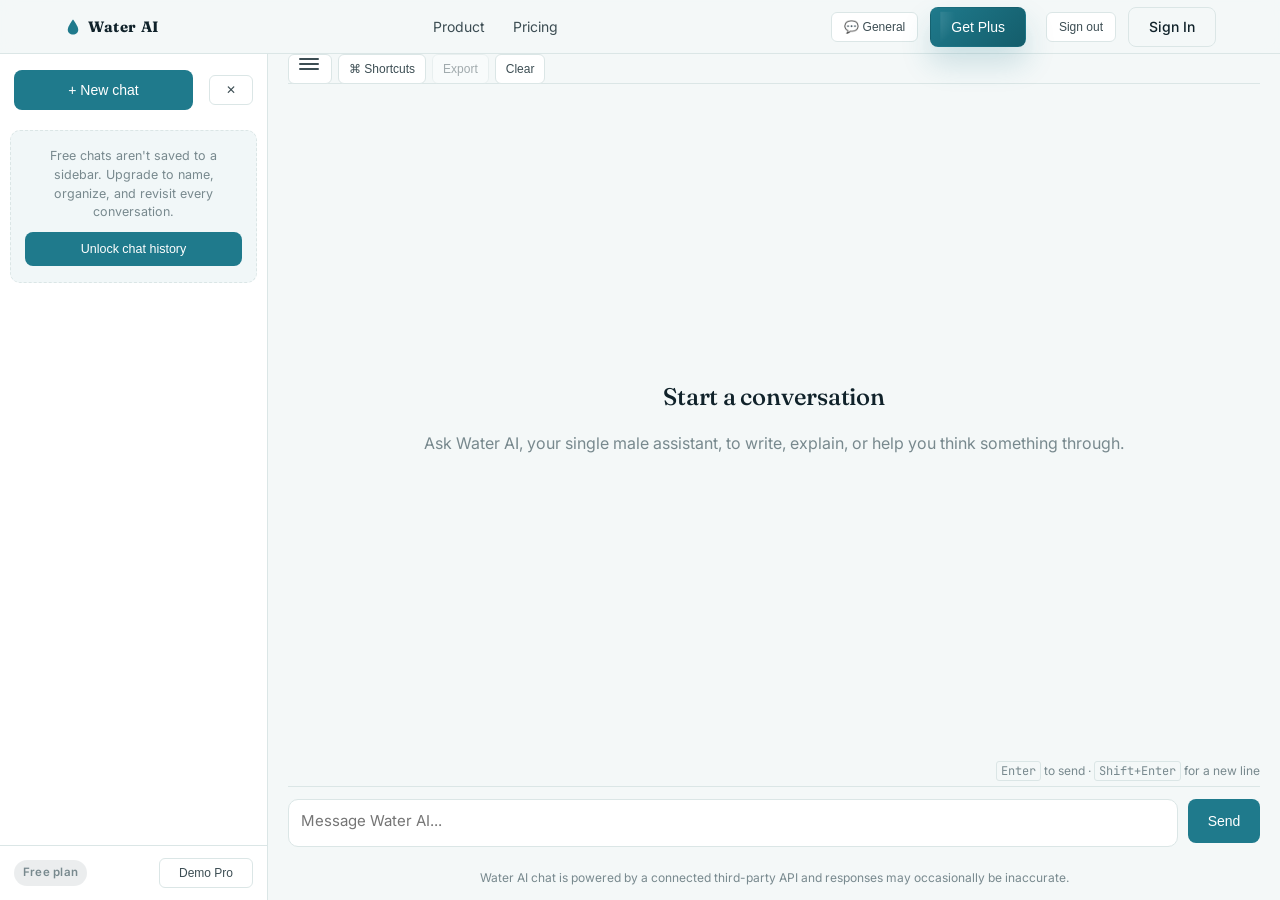
==== chat.html @ b54b4f0e "Add files via upload" ====
<!DOCTYPE html>
<html lang="en">
<head>
<meta charset="UTF-8">
<meta name="viewport" content="width=device-width, initial-scale=1.0">
<title>Chat — Water AI</title>
<meta name="description" content="Chat with Water AI, your intelligent assistant for writing, coding, and analysis.">
<meta name="robots" content="noindex, follow">
<link rel="canonical" href="https://www.waterai.app/chat.html">
<link rel="icon" href="favicon.ico" sizes="any">
<link rel="preconnect" href="https://fonts.googleapis.com">
<link href="https://fonts.googleapis.com/css2?family=Fraunces:wght@400;500;600&family=Inter:wght@400;500;600&family=JetBrains+Mono&display=swap" rel="stylesheet">
<link rel="stylesheet" href="styles.css">
<style>
  html, body { height: 100%; }
  body { display: flex; flex-direction: column; overflow: hidden; }
  .nav { flex-shrink: 0; }

  .app-shell { flex: 1; display: flex; min-height: 0; width: 100%; }

  /* ---------- Sidebar ---------- */
  .sidebar {
    width: 268px;
    flex-shrink: 0;
    background: var(--surface);
    border-right: 1px solid var(--border);
    display: flex;
    flex-direction: column;
    transition: margin-left 0.2s ease;
  }
  .sidebar.collapsed { margin-left: -268px; }
  .sidebar.open { margin-left: 0; }
  .sidebar-toggle-btn { display: inline-flex; }
  @media (min-width: 901px) {
    .sidebar.open + .chat-page .sidebar-toggle-btn { display: none; }
    .sidebar:not(.open) + .chat-page .sidebar-toggle-btn { display: inline-flex; }
  }
  .sidebar-head { padding: 16px 14px 10px; }
  .btn-block { width: 100%; }
  .sidebar-search { padding: 0 14px 10px; }
  .sidebar-search input {
    width: 100%; border: 1px solid var(--border); border-radius: 8px;
    padding: 8px 10px; font-size: 13px; font-family: inherit;
  }
  .sidebar-search input:focus { outline: none; border-color: var(--primary); }
  .chat-list { flex: 1; overflow-y: auto; padding: 0 8px; display: flex; flex-direction: column; gap: 2px; }
  .chat-list-item {
    display: flex; align-items: center; gap: 8px;
    padding: 9px 10px; border-radius: 8px; cursor: pointer;
    font-size: 13.5px; color: var(--body-text); position: relative;
  }
  .chat-list-item:hover { background: var(--canvas); }
  .chat-list-item.active { background: rgba(31,122,140,0.1); color: var(--ink); font-weight: 500; }
  .chat-list-item .name {
    flex: 1; overflow: hidden; text-overflow: ellipsis; white-space: nowrap;
  }
  .chat-list-item .name-input {
    flex: 1; border: 1px solid var(--primary); border-radius: 5px; padding: 2px 6px;
    font: inherit; font-size: 13.5px; width: 100%;
  }
  .chat-list-item .row-actions { display: none; gap: 2px; flex-shrink: 0; }
  .chat-list-item:hover .row-actions { display: flex; }
  .chat-list-item .row-actions button {
    border: none; background: transparent; cursor: pointer; color: var(--muted);
    padding: 2px 4px; border-radius: 4px; font-size: 12px; line-height: 1;
  }
  .chat-list-item .row-actions button:hover { color: var(--primary); background: rgba(31,122,140,0.12); }
  .chat-list-empty { color: var(--muted); font-size: 13px; padding: 16px 10px; text-align: center; }

  .sidebar-locked {
    margin: 10px; padding: 16px 14px; border-radius: 10px;
    background: rgba(31,122,140,0.06); border: 1px dashed var(--border);
    text-align: center;
  }
  .sidebar-locked p { font-size: 12.5px; color: var(--muted); margin: 0 0 10px; line-height: 1.5; }
  .sidebar-locked .btn { width: 100%; height: 34px; font-size: 12.5px; }

  .sidebar-foot { margin-top: auto; padding: 12px 14px; border-top: 1px solid var(--border); display: flex; align-items: center; justify-content: space-between; gap: 8px; }
  .sidebar-foot-actions { display: flex; align-items: center; gap: 8px; }
  .sidebar-foot-actions .btn { min-width: 136px; }
  .sidebar-foot-actions .demo-toggle { min-width: 94px; }
  .plan-badge { font-size: 11.5px; font-weight: 600; padding: 4px 9px; border-radius: 20px; letter-spacing: 0.02em; }
  .plan-badge.free { background: rgba(120,137,142,0.15); color: var(--muted); }
  .plan-badge.paid { background: rgba(31,122,140,0.14); color: var(--primary); }
  .demo-toggle { font-size: 11px; }

  /* ---------- Main chat column ---------- */
  .chat-page { flex: 1; display: flex; flex-direction: column; width: 100%; max-width: none; margin: 0 auto; padding: 0 20px; min-width: 0; }
  .chat-header { display: flex; align-items: center; justify-content: flex-start; padding: 0; border-bottom: 1px solid var(--border); gap: 8px; flex-wrap: nowrap; height: 30px; }
  .chat-header h3 { position: absolute; width: 1px; height: 1px; padding: 0; margin: -1px; overflow: hidden; clip: rect(0,0,0,0); white-space: nowrap; border: 0; }
  .chat-header .actions { display: flex; gap: 6px; align-items: center; flex-shrink: 0; justify-content: flex-start; width: auto; max-width: 100%; height: 30px; flex-wrap: nowrap; }
  .chat-header .actions .icon-btn { height: 30px; padding: 0 10px; }
  .chat-header .actions .mode-bar { display: flex; gap: 6px; align-items: center; height: 30px; }
  .chat-header .actions .mode-bar .mode-pill { margin: 0; }
  .icon-btn { border: 1px solid var(--border); background: var(--surface); border-radius: 6px; padding: 6px 12px; font-size: 12px; cursor: pointer; color: var(--body-text); height: 30px; line-height: 1; min-width: 44px; }
  .icon-btn:hover { border-color: var(--primary); color: var(--primary); }
  .icon-btn.retry { border-color: #e0a1a1; color: #b23b3b; }
  .icon-btn:disabled { opacity: 0.45; cursor: not-allowed; }
  .icon-btn:disabled:hover { border-color: var(--border); color: var(--body-text); }
  .sidebar-close-btn { margin-left: 8px; }
  .icon-btn { min-width: 44px; }

  .hamburger-icon {
    display: inline-flex;
    flex-direction: column;
    justify-content: center;
    gap: 3px;
    width: 20px;
    height: 18px;
  }
  .hamburger-icon span {
    display: block;
    width: 100%;
    height: 2px;
    background: currentColor;
    border-radius: 999px;
  }

  @media (min-width: 901px) {
    .sidebar.open + .chat-page .chat-header .sidebar-toggle-btn { display: none; }
    .sidebar:not(.open) + .chat-page .chat-header .sidebar-toggle-btn { display: inline-flex; }
  }

  /* persona / mode pills */
  .mode-bar { display: flex; gap: 6px; padding: 0; align-items: center; }
  .mode-pill {
    border: 1px solid var(--border); background: var(--surface); border-radius: 20px;
    padding: 0 12px; font-size: 12px; cursor: pointer; color: var(--body-text);
    display: flex; align-items: center; gap: 5px; height: 30px; min-height: 30px;
  }
  .mode-pill.active { background: var(--primary); border-color: var(--primary); color: #fff; }
  .mode-pill .lock { font-size: 10px; opacity: 0.7; }

  #messages { flex: 1; overflow-y: auto; padding: 24px 0; display: flex; flex-direction: column; gap: 16px; }
  .msg { display: flex; flex-direction: column; max-width: 75%; }
  .msg.user { align-self: flex-end; align-items: flex-end; }
  .msg.assistant { align-self: flex-start; align-items: flex-start; }
  .bubble { padding: 12px 16px; border-radius: 14px; font-size: 15px; line-height: 1.5; white-space: pre-wrap; position: relative; }
  .msg.user .bubble { background: var(--primary); color: #fff; border-bottom-right-radius: 4px; }
  .msg.assistant .bubble { background: var(--surface); border: 1px solid var(--border); color: var(--ink); border-bottom-left-radius: 4px; }
  .msg.error .bubble { border-color: #e0a1a1; color: #b23b3b; background: #fdf1f1; }
  .msg.pinned .bubble { border-color: var(--accent); box-shadow: 0 0 0 1px var(--accent) inset; }

  /* ---------- Rendered Markdown (assistant replies) ---------- */
  .bubble.md-content { white-space: normal; }
  .md-content p { margin: 0 0 10px; }
  .md-content p:last-child { margin-bottom: 0; }
  .md-content h3.md-h, .md-content h4.md-h, .md-content h5.md-h, .md-content h6.md-h {
    margin: 14px 0 8px; font-size: 16px; line-height: 1.3; font-family: 'Fraunces', serif; color: var(--ink);
  }
  .md-content h3.md-h:first-child, .md-content h4.md-h:first-child { margin-top: 0; }
  .md-content ul, .md-content ol { margin: 0 0 10px; padding-left: 22px; }
  .md-content li { margin-bottom: 4px; }
  .md-content li:last-child { margin-bottom: 0; }
  .md-content code { font-family: 'JetBrains Mono', monospace; background: rgba(31,122,140,0.09); padding: 1px 5px; border-radius: 4px; font-size: 0.88em; }
  .md-content pre { background: #0b2229; color: #b9d8dc; padding: 12px 14px; border-radius: 8px; overflow-x: auto; margin: 10px 0; }
  .md-content pre:first-child { margin-top: 0; }
  .md-content pre:last-child { margin-bottom: 0; }
  .md-content pre code { background: none; padding: 0; color: inherit; font-size: 13px; line-height: 1.55; }
  .md-content blockquote { margin: 10px 0; padding: 2px 14px; border-left: 3px solid var(--accent); color: var(--muted); }
  .md-content a { color: var(--primary); text-decoration: underline; text-underline-offset: 2px; }
  .md-content hr { border: none; border-top: 1px solid var(--border); margin: 14px 0; }
  .md-content table { border-collapse: collapse; width: 100%; margin: 10px 0; font-size: 13.5px; }
  .md-content th, .md-content td { border: 1px solid var(--border); padding: 6px 10px; text-align: left; }
  .md-content th { background: rgba(31,122,140,0.07); font-weight: 600; }
  .md-content strong { font-weight: 600; color: var(--ink); }
  .md-content del { opacity: 0.65; }
  .pin-flag { font-size: 10.5px; color: var(--primary); font-weight: 600; margin-bottom: 3px; letter-spacing: 0.02em; }
  .msg-actions { margin-top: 4px; display: flex; gap: 6px; }
  .msg-actions .icon-btn { padding: 4px 9px; font-size: 11px; }

  .loading .bubble { display: flex; gap: 4px; padding: 14px 16px; }
  .dot { width: 6px; height: 6px; border-radius: 50%; background: var(--muted); animation: blink 1.2s infinite; }
  .dot:nth-child(2) { animation-delay: 0.2s; }
  .dot:nth-child(3) { animation-delay: 0.4s; }
  @keyframes blink { 0%, 80%, 100% { opacity: 0.2; } 40% { opacity: 1; } }

  .empty-state { margin: auto; text-align: center; color: var(--muted); }
  .empty-state h2 { color: var(--ink); font-size: 24px; margin-bottom: 8px; }

  #chat-form {
    display: flex;
    align-items: stretch;
    justify-content: space-between;
    gap: 10px;
    padding: 12px 0 10px;
    border-top: 1px solid var(--border);
    flex-wrap: wrap;
    width: 100%;
    max-width: 100%;
    margin: 0 auto;
  }
  #chat-input {
    flex: 1 1 auto;
    min-width: 0;
    border: 1px solid var(--border);
    border-radius: 10px;
    padding: 10px 12px;
    font-size: 15px;
    font-family: inherit;
    resize: none;
    min-height: 48px;
    max-height: 160px;
    line-height: 1.4;
  }
  #chat-input:focus { outline: none; border-color: var(--primary); }
  #chat-form .btn {
    width: auto;
    min-width: 72px;
    height: 44px;
    padding: 0 16px;
    white-space: nowrap;
    flex-shrink: 0;
  }
  .input-hint {
    font-size: 12px;
    color: var(--muted);
    text-align: right;
    margin: -4px 0 6px;
  }
  .input-hint kbd { font-family: 'JetBrains Mono', monospace; background: var(--canvas); border: 1px solid var(--border); border-radius: 3px; padding: 1px 4px; }

  @media (max-width: 1100px) {
    .nav .container { flex-wrap: wrap; gap: 12px; }
    .nav-actions { width: 100%; display: flex; justify-content: flex-end; }
    .chat-page { padding: 0 14px; }
  }

  @media (max-width: 900px) {
    body { overflow-x: hidden; }
    .app-shell { flex-direction: column; min-height: calc(100vh - 54px); }
    .sidebar {
      position: fixed;
      top: 54px;
      bottom: 0;
      left: 0;
      width: 100%;
      max-width: 100%;
      z-index: 60;
      transform: translateX(-100%);
      margin-left: 0;
      box-shadow: 12px 0 24px rgba(15,48,56,0.15);
    }
    .sidebar.open { transform: translateX(0); }
    .sidebar.collapsed { transform: translateX(-100%); }
    .chat-page { width: 100%; margin-left: 0; padding: 0 14px 14px; }
    .chat-header { flex-wrap: wrap; justify-content: space-between; gap: 8px; }
    .chat-header .actions { flex-wrap: wrap; width: 100%; justify-content: flex-start; }
    .sidebar-foot { position: sticky; bottom: 0; background: var(--surface); }
    .sidebar-foot-actions { width: 100%; justify-content: flex-end; flex-wrap: wrap; }
    .sidebar-foot-actions .btn,
    .sidebar-foot-actions .demo-toggle { width: 100%; }
    .sidebar-foot-actions { gap: 8px; }
  }

  @media (max-width: 640px) {
    .sidebar { width: 100%; max-width: 100%; }
    .sidebar-foot-actions { flex-direction: column; align-items: stretch; }
    .sidebar-foot-actions .btn,
    .sidebar-foot-actions .demo-toggle { width: 100%; }
    #chat-form { gap: 8px; }
  }

  /* ---------- Toast ---------- */
  #toast {
    position: fixed; bottom: 24px; left: 50%; transform: translateX(-50%) translateY(20px);
    background: var(--deep); color: var(--canvas); padding: 10px 18px; border-radius: 8px;
    font-size: 13px; opacity: 0; pointer-events: none; transition: all 0.25s ease; z-index: 200;
  }
  #toast.show { opacity: 1; transform: translateX(-50%) translateY(0); }

  /* ---------- Modal ---------- */
  .modal-overlay {
    position: fixed; inset: 0; background: rgba(15,48,56,0.45); backdrop-filter: blur(2px);
    display: none; align-items: center; justify-content: center; z-index: 100; padding: 20px;
  }
  .modal-overlay.show { display: flex; }
  .modal { background: var(--surface); border-radius: 16px; max-width: 480px; width: 100%; padding: 32px; position: relative; max-height: 86vh; overflow-y: auto; }
  .modal.modal-wide { max-width: 620px; }
  .modal-close { position: absolute; top: 16px; right: 16px; border: none; background: transparent; font-size: 18px; cursor: pointer; color: var(--muted); }
  .modal-close:hover { color: var(--ink); }
  .modal .eyebrow { display: block; }
  .modal h2 { font-size: 24px; margin-bottom: 6px; }
  .modal p.sub { color: var(--muted); font-size: 14px; margin-bottom: 24px; }

  .feature-highlight-grid { display: grid; grid-template-columns: 1fr 1fr; gap: 14px; margin-bottom: 22px; }
  .feature-highlight {
    border: 1px solid var(--border); border-radius: 10px; padding: 16px;
  }
  .feature-highlight h4 { font-size: 14.5px; margin: 0 0 6px; font-family: 'Inter', sans-serif; font-weight: 600; color: var(--ink); }
  .feature-highlight p { font-size: 12.5px; color: var(--muted); margin: 0; line-height: 1.5; }

  .feature-list { list-style: none; padding: 0; margin: 0 0 24px; display: grid; grid-template-columns: 1fr 1fr; gap: 10px 16px; }
  .feature-list li { font-size: 13px; color: var(--body-text); display: flex; gap: 8px; align-items: flex-start; }
  .feature-list li .check { color: var(--success); flex-shrink: 0; }

  .modal-actions { display: flex; gap: 10px; }
  .modal-actions .btn { flex: 1; }

  .shortcuts-table { width: 100%; border-collapse: collapse; margin-bottom: 4px; }
  .shortcuts-table td { padding: 9px 0; border-bottom: 1px solid var(--border); font-size: 13.5px; }
  .shortcuts-table td:last-child { text-align: right; }
  .shortcuts-table kbd {
    font-family: 'JetBrains Mono', monospace; background: var(--canvas); border: 1px solid var(--border);
    border-radius: 5px; padding: 3px 7px; font-size: 12px;
  }

  @media (max-width: 1100px) {
    .chat-page { padding: 0 14px; }
    .chat-header { gap: 8px; }
    .chat-header .actions { width: auto; justify-content: flex-start; flex-wrap: wrap; gap: 8px; }
    .chat-header .title-wrap { flex: 1 1 100%; }
  }

  @media (max-width: 720px) {
    .sidebar { position: fixed; top: 64px; bottom: 0; left: 0; z-index: 60; width: 100%; max-width: 320px; margin-left: -100%; box-shadow: 0 0 0 rgba(0,0,0,0); }
    .sidebar.open { margin-left: 0; box-shadow: 12px 0 24px rgba(15,48,56,0.15); }
    .sidebar:not(.open) { margin-left: -100%; }
    .sidebar-toggle-btn { display: inline-flex; }
    .chat-page { padding: 0 14px; }
    .chat-page > #messages { padding: 18px 0; }
    .feature-highlight-grid, .feature-list { grid-template-columns: 1fr; }
  }
</style>
</head>
<body>

<nav class="nav">
  <div class="container">
    <a href="index.html" class="brand">
      <svg viewBox="0 0 24 24" fill="none" xmlns="http://www.w3.org/2000/svg">
        <path d="M12 2C12 2 5 11 5 15.5C5 19.09 8.13 22 12 22C15.87 22 19 19.09 19 15.5C19 11 12 2 12 2Z" fill="#1F7A8C"/>
      </svg>
      Water AI
    </a>
    <div class="nav-links">
      <a href="index.html#features">Product</a>
      <a href="index.html#pricing">Pricing</a>
    </div>
    <div class="nav-actions">
      <button class="icon-btn mode-menu-btn" id="mode-menu-btn" type="button" aria-haspopup="true" aria-expanded="false" title="Open mode menu">Mode</button>
      <div class="mode-menu" id="mode-menu" hidden>
        <button class="mode-menu-item" data-mode="general" data-icon="💬" type="button">General</button>
        <button class="mode-menu-item" data-mode="writing" data-icon="✍️" type="button">Writing</button>
        <button class="mode-menu-item" data-mode="code" data-icon="⌘" type="button">Code</button>
      </div>
      <button class="btn btn-primary btn-plus" id="account-status-btn" type="button">Get Plus</button>
      <span id="auth-chip" class="auth-chip" hidden>
        <span id="auth-chip-email"></span>
        <button type="button" id="auth-signout-btn" class="icon-btn">Sign out</button>
      </span>
      <a href="login/login.html" class="btn btn-ghost" id="auth-signin-link">Sign In</a>
    </div>
  </div>
</nav>

<div class="app-shell">
  <aside class="sidebar" id="sidebar" role="navigation" aria-label="Chat sidebar">
    <div class="sidebar-head">
      <div style="display:flex; align-items:center; gap:8px;">
        <button class="btn btn-primary btn-block" id="new-chat-btn">+ New chat</button>
        <button class="icon-btn sidebar-close-btn" id="sidebar-close-btn" title="Close sidebar" aria-controls="sidebar" aria-label="Close sidebar">✕</button>
      </div>
    </div>

    <div id="paid-sidebar-body" style="display:none; flex:1; min-height:0; display:flex; flex-direction:column;">
      <div class="sidebar-search">
        <input type="text" id="chat-search" placeholder="Search chats...">
      </div>
      <div class="chat-list" id="chat-list"></div>
    </div>

    <div id="free-sidebar-body" style="display:none; flex:1; min-height:0; display:flex; flex-direction:column; justify-content: center;">
      <div class="sidebar-locked">
        <p>Free chats aren't saved to a sidebar. Upgrade to name, organize, and revisit every conversation.</p>
        <button class="btn btn-primary" id="sidebar-upgrade-btn">Unlock chat history</button>
      </div>
    </div>

    <div class="sidebar-foot">
      <span class="plan-badge" id="plan-badge">Free plan</span>
      <div class="sidebar-foot-actions">
        <button class="icon-btn demo-toggle" id="demo-toggle-btn" title="Demo control — switches between the free and paid experience for testing">Demo Pro</button>
      </div>
    </div>
  </aside>

  <div class="chat-page">
    <div class="chat-header">
      <div class="actions">
        <button class="icon-btn sidebar-toggle-btn" id="sidebar-toggle-btn" title="Open sidebar" aria-controls="sidebar" aria-expanded="false">
          <span class="hamburger-icon" aria-hidden="true">
            <span></span>
            <span></span>
            <span></span>
          </span>
        </button>
        <button class="icon-btn" id="shortcuts-btn" title="Keyboard shortcuts">⌘ Shortcuts</button>
        <button class="icon-btn" id="export-btn" title="Export this chat">Export</button>
        <button class="icon-btn" id="clear-btn">Clear</button>
        <div class="mode-bar" id="mode-bar" style="display:none;">
          <button class="mode-pill active" data-mode="general">General</button>
          <button class="mode-pill" data-mode="writing">✍️ Writing</button>
          <button class="mode-pill" data-mode="code">⌘ Code</button>
        </div>
      </div>
      <h3 id="chat-title" class="screen-reader-only">Conversation</h3>
    </div>

    <div id="messages"></div>

    <p class="input-hint" id="input-hint"><kbd>Enter</kbd> to send · <kbd>Shift+Enter</kbd> for a new line</p>
    <form id="chat-form">
      <textarea id="chat-input" placeholder="Message Water AI..." rows="1"></textarea>
      <button type="submit" class="btn btn-primary">Send</button>
    </form>
    <p class="disclosure">Water AI chat is powered by a connected third-party API and responses may occasionally be inaccurate.</p>
  </div>
</div>

<!-- Upgrade popup shown to free users every 2 replies -->
<div class="modal-overlay" id="upgrade-modal">
  <div class="modal modal-wide">
    <button class="modal-close" data-close="upgrade-modal">✕</button>
    <span class="eyebrow">Water AI Pro</span>
    <h2>You're on the free plan</h2>
    <p class="sub">Upgrade for unlimited saved chats, pinned messages, and dedicated writing &amp; code modes.</p>

    <div class="feature-highlight-grid">
      <div class="feature-highlight">
        <h4>Write with confidence</h4>
        <p>Draft, edit, and refine writing that sounds like you, faster.</p>
      </div>
      <div class="feature-highlight">
        <h4>Build faster</h4>
        <p>Generate code, debug problems, and automate repetitive work.</p>
      </div>
    </div>

    <ul class="feature-list">
      <li><span class="check">✓</span> Unlimited named chats in a sidebar</li>
      <li><span class="check">✓</span> Rename, search &amp; organize chats</li>
      <li><span class="check">✓</span> Pin your most important messages</li>
      <li><span class="check">✓</span> One-click share for any reply</li>
      <li><span class="check">✓</span> Export full conversations</li>
      <li><span class="check">✓</span> Full keyboard shortcut set</li>
      <li><span class="check">✓</span> Writing &amp; Code assistant modes</li>
      <li><span class="check">✓</span> No upgrade interruptions</li>
      <li><span class="check">✓</span> Priority response speed</li>
      <li><span class="check">✓</span> Longer, more detailed replies</li>
    </ul>

    <div class="modal-actions">
      <button class="btn btn-ghost" data-close="upgrade-modal">Maybe later</button>
      <button class="btn btn-primary" id="upgrade-confirm-btn">Upgrade to Pro</button>
    </div>
  </div>
</div>

<!-- Shortcuts reference -->
<div class="modal-overlay" id="shortcuts-modal">
  <div class="modal">
    <button class="modal-close" data-close="shortcuts-modal">✕</button>
    <span class="eyebrow">Reference</span>
    <h2>Keyboard shortcuts</h2>
    <p class="sub">Move through Water AI without leaving your keyboard.</p>
    <table class="shortcuts-table">
      <tr><td>Send message</td><td><kbd>Enter</kbd></td></tr>
      <tr><td>New line in message</td><td><kbd>Shift</kbd>+<kbd>Enter</kbd></td></tr>
      <tr><td>New chat</td><td><kbd>Ctrl</kbd>/<kbd>⌘</kbd>+<kbd>K</kbd></td></tr>
      <tr><td>Focus message box</td><td><kbd>/</kbd></td></tr>
      <tr><td>Toggle sidebar</td><td><kbd>Ctrl</kbd>/<kbd>⌘</kbd>+<kbd>B</kbd></td></tr>
      <tr><td>Search chats <span style="color:var(--muted); font-weight:400;">(Pro)</span></td><td><kbd>Ctrl</kbd>/<kbd>⌘</kbd>+<kbd>F</kbd></td></tr>
      <tr><td>Show shortcuts</td><td><kbd>?</kbd></td></tr>
      <tr><td>Close a dialog</td><td><kbd>Esc</kbd></td></tr>
    </table>
  </div>
</div>

<!-- Simple confirm modal for delete -->
<div class="modal-overlay" id="confirm-modal">
  <div class="modal" style="max-width:380px;">
    <button class="modal-close" data-close="confirm-modal">✕</button>
    <h2 id="confirm-title" style="font-size:19px;">Delete this chat?</h2>
    <p class="sub" id="confirm-body" style="margin-bottom:20px;">This can't be undone.</p>
    <div class="modal-actions">
      <button class="btn btn-ghost" data-close="confirm-modal">Cancel</button>
      <button class="btn btn-primary" id="confirm-action-btn" style="background:#b23b3b;">Delete</button>
    </div>
  </div>
</div>

<div id="toast"></div>

<script type="module" src="auth-state.js"></script>
<script src="chat.js?v=2"></script>
</body>
</html>
---- styles.css ----
:root {
  --canvas: #f4f8f8;
  --surface: #ffffff;
  --ink: #10222a;
  --body-text: #3c4d53;
  --muted: #78898e;
  --border: #dbe6e6;
  --deep: #0f3038;
  --deep-elevated: #163b44;
  --primary: #1f7a8c;
  --primary-hover: #16606f;
  --accent: #4fb3bf;
  --success: #3fa66a;
  --radius: 12px;
  --max-width: 1200px;
}

* { box-sizing: border-box; }
html { scroll-behavior: smooth; }
body {
  margin: 0;
  background: var(--canvas);
  color: var(--body-text);
  font-family: 'Inter', -apple-system, BlinkMacSystemFont, sans-serif;
  font-weight: 400;
  line-height: 1.55;
  -webkit-font-smoothing: antialiased;
}

h1, h2, h3, h4 {
  font-family: 'Fraunces', Georgia, serif;
  color: var(-link);
  font-weight: 500;
  letter-spacing: -0.01em;
  margin: 0 0 16px;
}

a { color: inherit; text-decoration: none; }
img { max-width: 100%; display: block; }

.container {
  max-width: var(--max-width);
  margin: 0 auto;
  padding: 0 24px;
}

/* Nav */
.nav {
  position: sticky;
  top: 0;
  z-index: 50;
  width: 100%;
  height: 54px;
  margin: 0;
  background: rgba(244, 248, 248, 0.92);
  backdrop-filter: blur(8px);
  border-bottom: 1px solid var(--border);
  display: flex;
  align-items: center;
}
.nav .container {
  display: flex;
  align-items: center;
  justify-content: space-between;
  width: 100%;
  gap: 12px;
  flex-wrap: nowrap;
}
.brand {
  display: flex;
  align-items: center;
  gap: 6px;
  font-family: 'Fraunces', serif;
  font-size: 15px;
  line-height: 1.2;
  font-weight: 700;
  letter-spacing: 0.04em;
  color: var(--ink);
}
.brand svg { width: 18px; height: 18px; }
.nav-links {
  display: flex;
  gap: 28px;
  font-size: 14px;
  color: var(--body-text);
}
.nav-links a:hover { color: var(--primary); }
.nav-actions {
  display: flex;
  align-items: center;
  gap: 12px;
  justify-content: flex-end;
  min-width: 0;
  position: relative;
}
.btn {
  display: inline-flex;
  align-items: center;
  justify-content: center;
  height: 40px;
  padding: 0 20px;
  border-radius: 8px;
  font-size: 14px;
  font-weight: 500;
  border: 1px solid transparent;
  cursor: pointer;
  transition: background 0.2s ease, transform 0.15s ease, border-color 0.2s ease;
}
.mode-menu-btn {
  min-width: 78px;
}
.mode-menu {
  position: absolute;
  top: calc(100% + 10px);
  right: 0;
  width: min(220px, 100vw);
  background: var(--surface);
  border: 1px solid var(--border);
  border-radius: 14px;
  box-shadow: 0 18px 40px rgba(15, 48, 56, 0.15);
  z-index: 80;
  display: flex;
  flex-direction: column;
  gap: 0;
}
.mode-menu[hidden] {
  display: none;
}
.mode-menu-item {
  display: flex;
  align-items: center;
  justify-content: space-between;
  width: 100%;
  border: none;
  background: transparent;
  text-align: left;
  padding: 12px 16px;
  color: var(--body-text);
  font-size: 14px;
  line-height: 1.4;
  cursor: pointer;
}
.mode-menu-item::before {
  content: attr(data-icon);
  display: inline-flex;
  align-items: center;
  justify-content: center;
  width: 26px;
  margin-right: 10px;
  font-size: 16px;
}
.mode-menu-item::after {
  content: "";
  color: var(--primary);
  font-weight: 700;
}
.mode-menu-item.selected::after {
  content: "✓";
  opacity: 1;
}
.mode-menu-item:hover:not(:disabled) {
  background: rgba(31, 122, 140, 0.08);
}
.mode-menu-item:disabled {
  color: var(--muted);
  cursor: not-allowed;
  filter: grayscale(0.65);
}
.chat-header .mode-bar {
  display: none !important;
}
@media (max-width: 720px) {
  .nav-actions {
    display: none;
  }
}
.btn:hover { transform: translateY(-1px); }
.btn-primary { background: var(--primary); color: #fff; }
.btn-primary:hover { background: var(--primary-hover); }
.btn-plus {
  background: linear-gradient(135deg, #1f7a8c, #145d6b);
  color: #fff;
  border-color: transparent;
  box-shadow: 0 16px 30px rgba(31, 122, 140, 0.2);
  position: relative;
  overflow: hidden;
  transition: transform 0.25s ease, box-shadow 0.25s ease, background 0.25s ease;
}
.btn-plus::before {
  content: "";
  position: absolute;
  inset: 0;
  background: radial-gradient(circle at -20% 20%, rgba(255,255,255,0.32), transparent 32%);
  opacity: 0.6;
  pointer-events: none;
  transform: scale(0.8);
  transition: transform 0.35s ease;
}
.btn-plus::after {
  content: "";
  position: absolute;
  inset: 0;
  background: linear-gradient(90deg, rgba(255,255,255,0.12), rgba(255,255,255,0) 75%);
  opacity: 0;
  pointer-events: none;
  transition: opacity 0.35s ease, transform 0.35s ease;
}
.btn-plus:hover {
  transform: translateY(-1px) scale(1.02);
}
.btn-plus:hover::before { transform: scale(1); }
.btn-plus:hover::after { opacity: 1; transform: translateX(6px); }
.btn-plus.pro {
  background: linear-gradient(135deg, #f5b335, #c88311);
  box-shadow: 0 16px 30px rgba(245, 179, 53, 0.25);
}
.btn-plus.pro::before { background: radial-gradient(circle at -20% 20%, rgba(255,255,255,0.4), transparent 32%); }
.btn-plus.pro:hover { transform: translateY(-1px) scale(1.02); }

.account-history {
  display: grid;
  gap: 18px;
}
.history-summary {
  display: grid;
  grid-template-columns: repeat(3, minmax(100px, 1fr));
  gap: 12px;
}
.history-card {
  background: rgba(31,122,140,0.06);
  border: 1px solid rgba(31,122,140,0.14);
  border-radius: 14px;
  padding: 14px;
}
.history-card h4 {
  margin: 0 0 6px;
  font-size: 13px;
  color: var(--muted);
}
.history-card strong {
  display: block;
  font-size: 18px;
  margin-top: 4px;
}
.history-list {
  display: grid;
  gap: 12px;
}
.history-item {
  border: 1px solid var(--border);
  border-radius: 12px;
  padding: 14px;
  display: flex;
  align-items: center;
  justify-content: space-between;
  gap: 12px;
}
.history-item-info {
  min-width: 0;
}
.history-item-title {
  font-size: 14px;
  font-weight: 600;
  margin: 0 0 4px;
}
.history-item-meta {
  font-size: 13px;
  color: var(--muted);
  display: flex;
  gap: 12px;
  flex-wrap: wrap;
}
.history-item button {
  min-width: 92px;
}
.btn-ghost { background: transparent; color: var(--ink); border-color: var(--border); }
.btn-ghost:hover { border-color: var(--primary); }
.btn-dark { background: var(--deep); color: var(--canvas); }
.btn-dark:hover { background: var(--deep-elevated); }

/* Hero */
.hero {
  padding: 96px 0 64px;
}
.hero .grid {
  display: grid;
  grid-template-columns: 1fr 1fr;
  gap: 48px;
  align-items: center;
}
.eyebrow {
  display: inline-block;
  font-size: 13px;
  letter-spacing: 0.06em;
  text-transform: uppercase;
  color: var(--primary);
  margin-bottom: 16px;
  font-weight: 600;
}
.hero h1 { font-size: 56px; line-height: 1.08; margin-bottom: 20px; }
.hero p.lead { font-size: 18px; color: var(--body-text); margin-bottom: 32px; max-width: 480px; }
.hero-actions { display: flex; gap: 12px; }

.mockup {
  background: var(--deep);
  border-radius: 16px;
  padding: 20px;
  box-shadow: 0 24px 60px rgba(16, 48, 56, 0.25);
}
.mockup-bar { display: flex; gap: 6px; margin-bottom: 14px; }
.mockup-dot { width: 10px; height: 10px; border-radius: 50%; background: rgba(255,255,255,0.15); }
.mockup-msg { border-radius: 10px; padding: 12px 14px; margin-bottom: 10px; font-size: 13px; }
.mockup-msg.user { background: rgba(255,255,255,0.08); color: #cfe3e6; margin-left: 40px; }
.mockup-msg.ai { background: rgba(79,179,191,0.15); color: #eaf6f7; margin-right: 40px; }

/* Sections */
.section { padding: 80px 0; }
.section-head { max-width: 640px; margin: 0 auto 48px; text-align: center; }
.section-head h2 { font-size: 40px; }
.section-head p { color: var(--muted); font-size: 17px; }

.grid-3 {
  display: grid;
  grid-template-columns: repeat(3, 1fr);
  gap: 24px;
}
.card {
  background: var(--surface);
  border: 1px solid var(--border);
  border-radius: var(--radius);
  padding: 32px;
}
.card .icon {
  width: 40px; height: 40px;
  border-radius: 10px;
  background: rgba(31,122,140,0.1);
  display: flex; align-items: center; justify-content: center;
  color: var(--primary);
  margin-bottom: 18px;
}
.card h3 { font-size: 20px; margin-bottom: 8px; }
.card p { font-size: 15px; color: var(--muted); margin: 0; }

.section-dark {
  background: var(--deep);
  color: var(--canvas);
  padding: 96px 0;
}
.section-dark h2, .section-dark p { color: var(--canvas); }
.section-dark p { color: rgba(244,248,248,0.7); }

.code-window {
  background: #0b2229;
  border-radius: 12px;
  padding: 20px;
  font-family: 'JetBrains Mono', monospace;
  font-size: 13px;
  color: #b9d8dc;
  overflow-x: auto;
}
.code-window .line-num { color: rgba(185,216,220,0.35); margin-right: 16px; user-select: none; }

/* Pricing */
.pricing-grid { display: grid; grid-template-columns: repeat(3, 1fr); gap: 24px; }
.price-card {
  border: 1px solid var(--border);
  border-radius: var(--radius);
  padding: 32px;
  background: var(--surface);
}
.price-card.featured {
  background: var(--deep);
  color: var(--canvas);
  border-color: var(--deep);
}
.price-card.featured p, .price-card.featured li { color: rgba(244,248,248,0.75); }
.price-card .amount { font-size: 40px; font-family: 'Fraunces', serif; margin: 8px 0 20px; }
.price-card ul { list-style: none; padding: 0; margin: 0 0 24px; font-size: 14px; }
.price-card li { padding: 6px 0; }

/* Contact section (replaces resale popup) */
.contact-band {
  background: var(--deep-elevated);
  border-radius: 16px;
  padding: 48px;
  color: var(--canvas);
  text-align: center;
}
.contact-band h2, .contact-band p { color: var(--canvas); }
.contact-band a.email { color: var(--accent); font-weight: 500; }

footer {
  background: var(--deep);
  color: rgba(244,248,248,0.7);
  padding: 64px 0 32px;
}
footer h4 { color: var(--canvas); font-family: 'Inter', sans-serif; font-size: 14px; margin-bottom: 14px; }
.footer-grid { display: grid; grid-template-columns: 2fr 1fr 1fr 1fr; gap: 32px; margin-bottom: 40px; }
.footer-grid ul { list-style: none; padding: 0; margin: 0; }
.footer-grid li { margin-bottom: 8px; font-size: 14px; }
.footer-grid li a:hover { color: var(--accent); }
.footer-bottom { border-top: 1px solid rgba(244,248,248,0.1); padding-top: 24px; font-size: 13px; }

.disclosure {
  font-size: 12px;
  color: var(--muted);
  text-align: center;
  margin-top: 12px;
}

@media (max-width: 900px) {
  .hero .grid, .grid-3, .pricing-grid, .footer-grid { grid-template-columns: 1fr; }
  .nav-links { display: none; }
  .hero h1 { font-size: 36px; }
}

/* ---------- Auth pages (login / signup) ---------- */
.auth-page {
  min-height: calc(100vh - 54px);
  display: flex;
  align-items: center;
  justify-content: center;
  padding: 48px 20px;
}
.auth-card {
  width: 100%;
  max-width: 400px;
  background: var(--surface);
  border: 1px solid var(--border);
  border-radius: var(--radius);
  padding: 36px;
}
.auth-card h1 { font-size: 26px; margin-bottom: 8px; }
.auth-card .sub { color: var(--muted); font-size: 14px; margin-bottom: 24px; }
.auth-card form { display: flex; flex-direction: column; gap: 6px; }
.auth-card label { font-size: 13px; font-weight: 500; color: var(--ink); margin-top: 10px; }
.auth-card input {
  border: 1px solid var(--border);
  border-radius: 8px;
  padding: 10px 12px;
  font-size: 14px;
  font-family: inherit;
}
.auth-card input:focus { outline: none; border-color: var(--primary); }
.auth-card .btn-block { margin-top: 18px; }
.auth-error {
  background: #fdf1f1; border: 1px solid #e0a1a1; color: #b23b3b;
  border-radius: 8px; padding: 10px 12px; font-size: 13px; margin-top: 10px;
}
.auth-success {
  background: rgba(63,166,106,0.1); border: 1px solid rgba(63,166,106,0.4); color: #256e46;
  border-radius: 8px; padding: 10px 12px; font-size: 13px; margin-top: 10px;
}
.auth-switch { text-align: center; font-size: 13.5px; color: var(--muted); margin: 20px 0 0; }
.auth-switch a { color: var(--primary); font-weight: 500; }

/* ---------- Nav auth chip (chat.html) ---------- */
.auth-chip { display: flex; align-items: center; gap: 8px; font-size: 13px; color: var(--body-text); }
.auth-chip #auth-chip-email { max-width: 140px; overflow: hidden; text-overflow: ellipsis; white-space: nowrap; }
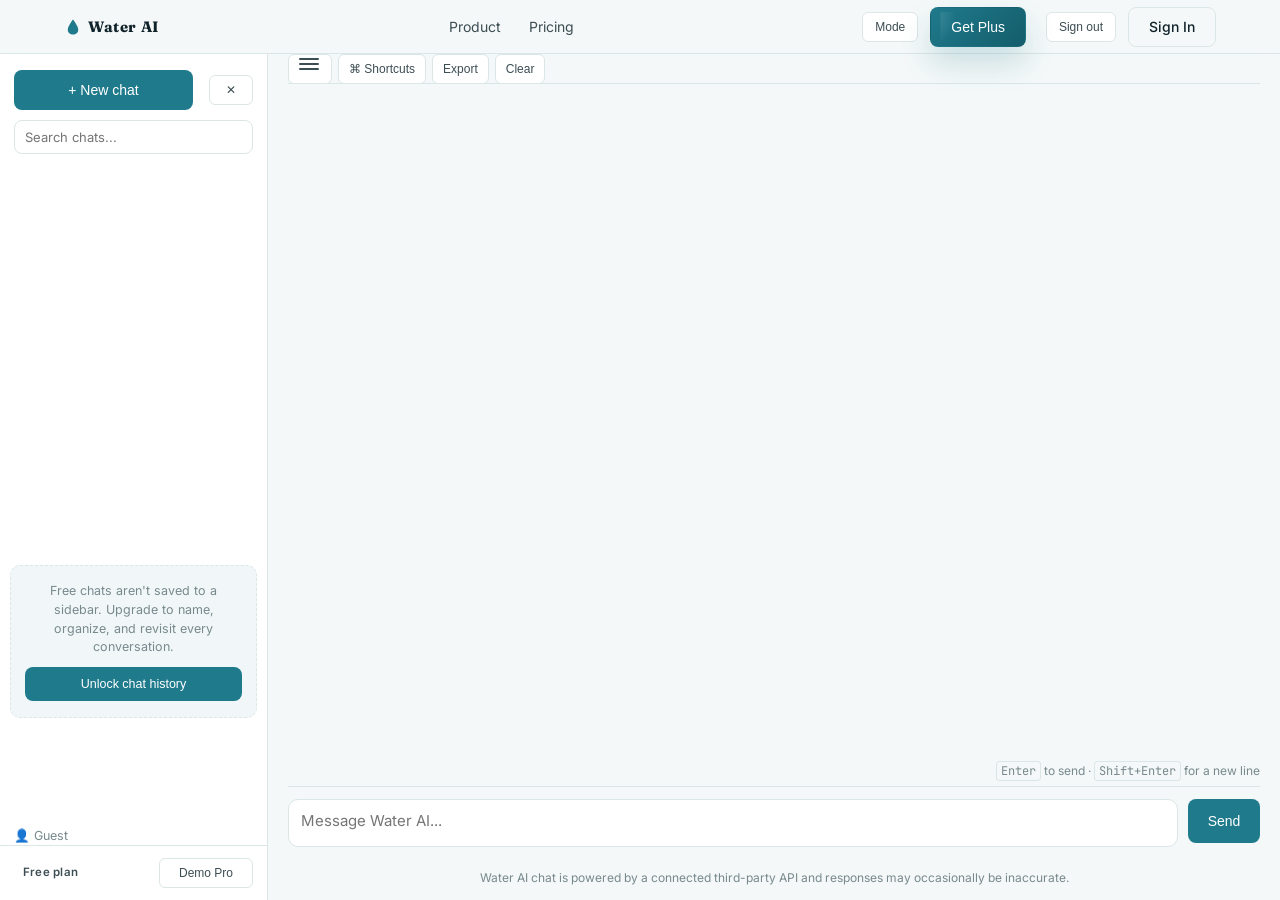
==== commit 1d79dd0f: "Add files via upload" ====
--- a/chat.html
+++ b/chat.html
@@ -6,7 +6,7 @@
 <title>Chat — Water AI</title>
 <meta name="description" content="Chat with Water AI, your intelligent assistant for writing, coding, and analysis.">
 <meta name="robots" content="noindex, follow">
-<link rel="canonical" href="https://www.waterai.app/chat.html">
+<link rel="canonical" href="https://waterai.github.io/chat.html">
 <link rel="icon" href="favicon.ico" sizes="any">
 <link rel="preconnect" href="https://fonts.googleapis.com">
 <link href="https://fonts.googleapis.com/css2?family=Fraunces:wght@400;500;600&family=Inter:wght@400;500;600&family=JetBrains+Mono&display=swap" rel="stylesheet">
@@ -14,6 +14,9 @@
 <style>
   html, body { height: 100%; }
   body { display: flex; flex-direction: column; overflow: hidden; }
+  @supports (height: 100dvh) {
+    html, body { height: 100dvh; }
+  }
   .nav { flex-shrink: 0; }
 
   .app-shell { flex: 1; display: flex; min-height: 0; width: 100%; }
@@ -43,7 +46,7 @@
     padding: 8px 10px; font-size: 13px; font-family: inherit;
   }
   .sidebar-search input:focus { outline: none; border-color: var(--primary); }
-  .chat-list { flex: 1; overflow-y: auto; padding: 0 8px; display: flex; flex-direction: column; gap: 2px; }
+  .chat-list { flex: 1; min-height: 0; overflow-y: auto; padding: 0 8px; display: flex; flex-direction: column; gap: 2px; }
   .chat-list-item {
     display: flex; align-items: center; gap: 8px;
     padding: 9px 10px; border-radius: 8px; cursor: pointer;
@@ -75,7 +78,17 @@
   .sidebar-locked p { font-size: 12.5px; color: var(--muted); margin: 0 0 10px; line-height: 1.5; }
   .sidebar-locked .btn { width: 100%; height: 34px; font-size: 12.5px; }
 
-  .sidebar-foot { margin-top: auto; padding: 12px 14px; border-top: 1px solid var(--border); display: flex; align-items: center; justify-content: space-between; gap: 8px; }
+  .sidebar-foot-user {
+    margin-top: auto;
+    padding: 10px 14px 0;
+    font-size: 12.5px;
+    color: var(--muted);
+    overflow: hidden;
+    text-overflow: ellipsis;
+    white-space: nowrap;
+  }
+  .sidebar-foot-user::before { content: "👤 "; }
+  .sidebar-foot { padding: 12px 14px; border-top: 1px solid var(--border); display: flex; align-items: center; justify-content: space-between; gap: 8px; }
   .sidebar-foot-actions { display: flex; align-items: center; gap: 8px; }
   .sidebar-foot-actions .btn { min-width: 136px; }
   .sidebar-foot-actions .demo-toggle { min-width: 94px; }
@@ -85,7 +98,7 @@
   .demo-toggle { font-size: 11px; }
 
   /* ---------- Main chat column ---------- */
-  .chat-page { flex: 1; display: flex; flex-direction: column; width: 100%; max-width: none; margin: 0 auto; padding: 0 20px; min-width: 0; }
+  .chat-page { flex: 1; display: flex; flex-direction: column; width: 100%; max-width: none; margin: 0 auto; padding: 0 20px; min-width: 0; min-height: 0; }
   .chat-header { display: flex; align-items: center; justify-content: flex-start; padding: 0; border-bottom: 1px solid var(--border); gap: 8px; flex-wrap: nowrap; height: 30px; }
   .chat-header h3 { position: absolute; width: 1px; height: 1px; padding: 0; margin: -1px; overflow: hidden; clip: rect(0,0,0,0); white-space: nowrap; border: 0; }
   .chat-header .actions { display: flex; gap: 6px; align-items: center; flex-shrink: 0; justify-content: flex-start; width: auto; max-width: 100%; height: 30px; flex-wrap: nowrap; }
@@ -131,7 +144,7 @@
   .mode-pill.active { background: var(--primary); border-color: var(--primary); color: #fff; }
   .mode-pill .lock { font-size: 10px; opacity: 0.7; }
 
-  #messages { flex: 1; overflow-y: auto; padding: 24px 0; display: flex; flex-direction: column; gap: 16px; }
+  #messages { flex: 1; min-height: 0; overflow-y: auto; -webkit-overflow-scrolling: touch; overscroll-behavior: contain; padding: 24px 0; display: flex; flex-direction: column; gap: 16px; }
   .msg { display: flex; flex-direction: column; max-width: 75%; }
   .msg.user { align-self: flex-end; align-items: flex-end; }
   .msg.assistant { align-self: flex-start; align-items: flex-start; }
@@ -228,7 +241,7 @@
 
   @media (max-width: 900px) {
     body { overflow-x: hidden; }
-    .app-shell { flex-direction: column; min-height: calc(100vh - 54px); }
+    .app-shell { flex-direction: column; min-height: 0; }
     .sidebar {
       position: fixed;
       top: 54px;
@@ -244,8 +257,9 @@
     .sidebar.open { transform: translateX(0); }
     .sidebar.collapsed { transform: translateX(-100%); }
     .chat-page { width: 100%; margin-left: 0; padding: 0 14px 14px; }
-    .chat-header { flex-wrap: wrap; justify-content: space-between; gap: 8px; }
-    .chat-header .actions { flex-wrap: wrap; width: 100%; justify-content: flex-start; }
+    .chat-header { flex-wrap: wrap; justify-content: space-between; gap: 8px; height: auto; min-height: 30px; padding: 8px 0; }
+    .chat-header .actions { flex-wrap: wrap; width: 100%; justify-content: flex-start; height: auto; row-gap: 8px; }
+    #temp-access-badge { margin-left: 0 !important; }
     .sidebar-foot { position: sticky; bottom: 0; background: var(--surface); }
     .sidebar-foot-actions { width: 100%; justify-content: flex-end; flex-wrap: wrap; }
     .sidebar-foot-actions .btn,
@@ -377,6 +391,9 @@
       </div>
     </div>
 
+    <div class="sidebar-foot-user">
+      <span id="sidebar-user-email" class="sidebar-user-email">Guest</span>
+    </div>
     <div class="sidebar-foot">
       <span class="plan-badge" id="plan-badge">Free plan</span>
       <div class="sidebar-foot-actions">
@@ -405,9 +422,12 @@
         </div>
       </div>
       <h3 id="chat-title" class="screen-reader-only">Conversation</h3>
+      <div id="temp-access-badge" class="plan-badge free" style="margin-left:auto; font-size:12px; padding:6px 8px; border-radius:12px; display:none;"></div>
     </div>
 
     <div id="messages"></div>
+
+    <div id="temp-access-banner" style="display:none; margin:12px 0; padding:12px; background:#eaf6f8; border:1px solid #bde7ee; color:#0b5a61; border-radius:8px; font-weight:600; text-align:center; font-size:16px;"></div>
 
     <p class="input-hint" id="input-hint"><kbd>Enter</kbd> to send · <kbd>Shift+Enter</kbd> for a new line</p>
     <form id="chat-form">
--- a/styles.css
+++ b/styles.css
@@ -50,13 +50,14 @@
   top: 0;
   z-index: 50;
   width: 100%;
-  height: 54px;
+  min-height: 54px;
   margin: 0;
   background: rgba(244, 248, 248, 0.92);
   backdrop-filter: blur(8px);
   border-bottom: 1px solid var(--border);
   display: flex;
   align-items: center;
+  padding: 6px 0;
 }
 .nav .container {
   display: flex;
@@ -158,6 +159,14 @@
   content: "✓";
   opacity: 1;
 }
+.mode-menu-item.locked-mode {
+  color: var(--muted);
+}
+.mode-menu-item.locked-mode::after {
+  content: "🔒";
+  font-size: 11px;
+  opacity: 0.8;
+}
 .mode-menu-item:hover:not(:disabled) {
   background: rgba(31, 122, 140, 0.08);
 }
@@ -171,7 +180,41 @@
 }
 @media (max-width: 720px) {
   .nav-actions {
-    display: none;
+    gap: 6px;
+  }
+  .nav-actions .btn {
+    padding: 0 12px;
+    font-size: 13px;
+  }
+  .nav-actions .mode-menu-btn {
+    min-width: 0;
+    padding: 0 8px;
+  }
+  .auth-chip #auth-chip-email {
+    max-width: 84px;
+  }
+}
+
+@media (max-width: 460px) {
+  .nav .container {
+    gap: 6px;
+    flex-wrap: wrap;
+    row-gap: 6px;
+  }
+  .brand {
+    font-size: 13px;
+  }
+  .nav-actions {
+    flex-wrap: wrap;
+    row-gap: 6px;
+  }
+  .nav-actions .btn {
+    padding: 0 9px;
+    font-size: 12.5px;
+    height: 34px;
+  }
+  .auth-chip #auth-chip-email {
+    display: none; /* still shown via the sidebar in chat, kept here to avoid overflow */
   }
 }
 .btn:hover { transform: translateY(-1px); }
@@ -414,6 +457,15 @@
   .hero h1 { font-size: 36px; }
 }
 
+@media (max-width: 560px) {
+  .hero-actions { flex-direction: column; align-items: stretch; }
+  .hero-actions .btn { width: 100%; }
+  .modal-actions { flex-wrap: wrap; }
+  .modal-actions .btn { flex: 1 1 100%; }
+  .btn { font-size: 13.5px; }
+  .contact-band { padding: 32px 20px; }
+}
+
 /* ---------- Auth pages (login / signup) ---------- */
 .auth-page {
   min-height: calc(100vh - 54px);
